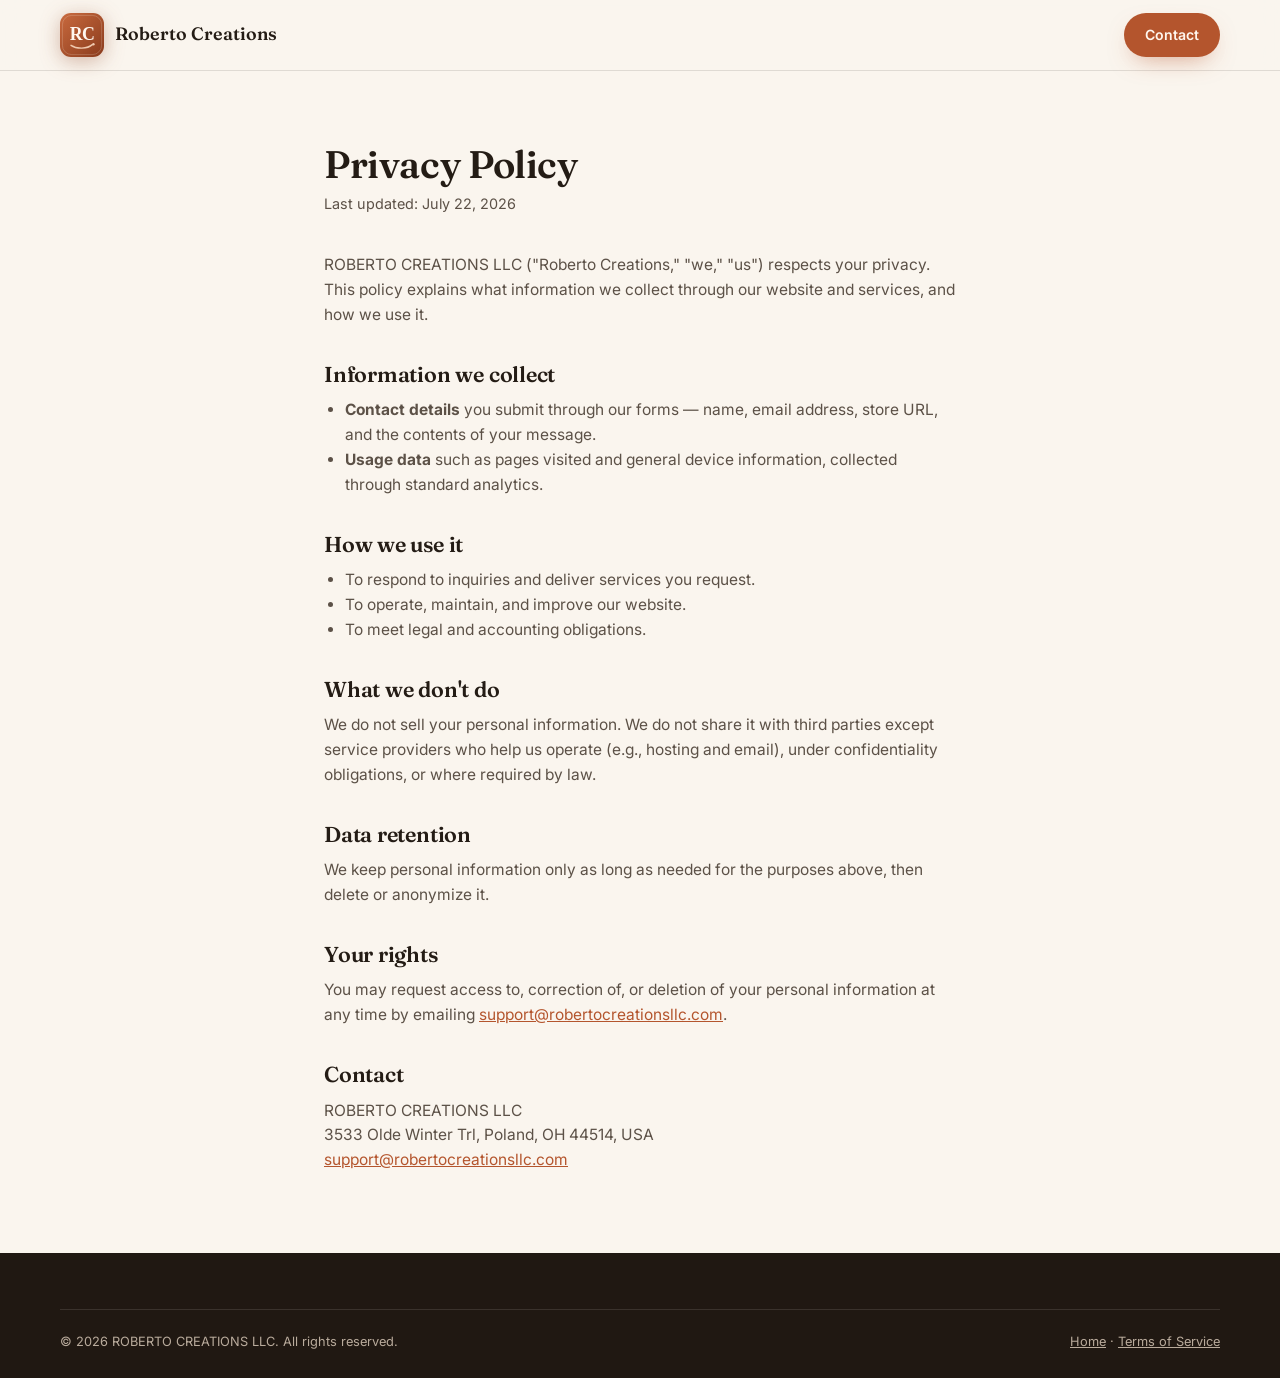
==== privacy.html @ 3b9dabcb "Roberto Creations LLC company website Static marketing site: hero, services, AI suite, results, test" ====
<!DOCTYPE html>
<html lang="en">
<head>
  <meta charset="UTF-8" />
  <meta name="viewport" content="width=device-width, initial-scale=1.0" />
  <title>Privacy Policy — Roberto Creations</title>
  <meta name="robots" content="noindex" />
  <link rel="icon" type="image/svg+xml" href="logo.svg" />
  <link rel="preconnect" href="https://fonts.googleapis.com" />
  <link rel="preconnect" href="https://fonts.gstatic.com" crossorigin />
  <link href="https://fonts.googleapis.com/css2?family=Fraunces:opsz,wght@9..144,400;9..144,600;9..144,700&family=Inter:wght@400;500;600;700&display=swap" rel="stylesheet" />
  <link rel="stylesheet" href="styles.css" />
  <style>
    .legal { max-width: 760px; margin: 0 auto; padding: 4.5rem 5% 5rem; }
    .legal h1 { font-size: 2.4rem; margin-bottom: 0.4rem; }
    .legal .updated { color: var(--ink-soft); font-size: 0.9rem; margin-bottom: 2.4rem; }
    .legal h2 { font-size: 1.35rem; margin: 2.2rem 0 0.7rem; }
    .legal p, .legal li { color: var(--ink-soft); font-size: 0.97rem; }
    .legal ul { padding-left: 1.3rem; margin-top: 0.5rem; }
    .legal a { color: var(--terra); }
  </style>
</head>
<body>
  <header class="nav">
    <div class="container nav-inner">
      <a href="index.html" class="brand"><img class="brand-mark" src="logo.svg" alt="Roberto Creations logo" /><span class="brand-word">Roberto&nbsp;Creations</span></a>
      <div class="nav-cta"><a href="index.html#contact" class="btn btn-primary btn-sm">Contact</a></div>
    </div>
  </header>
  <main class="legal">
    <h1>Privacy Policy</h1>
    <p class="updated">Last updated: July 22, 2026</p>
    <p>ROBERTO CREATIONS LLC ("Roberto Creations," "we," "us") respects your privacy. This policy explains what information we collect through our website and services, and how we use it.</p>

    <h2>Information we collect</h2>
    <ul>
      <li><strong>Contact details</strong> you submit through our forms — name, email address, store URL, and the contents of your message.</li>
      <li><strong>Usage data</strong> such as pages visited and general device information, collected through standard analytics.</li>
    </ul>

    <h2>How we use it</h2>
    <ul>
      <li>To respond to inquiries and deliver services you request.</li>
      <li>To operate, maintain, and improve our website.</li>
      <li>To meet legal and accounting obligations.</li>
    </ul>

    <h2>What we don't do</h2>
    <p>We do not sell your personal information. We do not share it with third parties except service providers who help us operate (e.g., hosting and email), under confidentiality obligations, or where required by law.</p>

    <h2>Data retention</h2>
    <p>We keep personal information only as long as needed for the purposes above, then delete or anonymize it.</p>

    <h2>Your rights</h2>
    <p>You may request access to, correction of, or deletion of your personal information at any time by emailing <a href="mailto:support@robertocreationsllc.com">support@robertocreationsllc.com</a>.</p>

    <h2>Contact</h2>
    <p>ROBERTO CREATIONS LLC<br />3533 Olde Winter Trl, Poland, OH 44514, USA<br /><a href="mailto:support@robertocreationsllc.com">support@robertocreationsllc.com</a></p>
  </main>
  <footer class="footer">
    <div class="container footer-bottom">
      <span>© 2026 ROBERTO CREATIONS LLC. All rights reserved.</span>
      <span><a href="index.html" style="color:inherit">Home</a> · <a href="terms.html" style="color:inherit">Terms of Service</a></span>
    </div>
  </footer>
</body>
</html>
---- styles.css ----
/* ================= Roberto Creations — brand system =================
   Palette: warm ivory canvas, espresso ink, terracotta signature accent.
   Type: Fraunces (display serif) + Inter (UI sans).
===================================================================== */
:root {
  --ivory: #FAF5EE;
  --ivory-deep: #F1E8DC;
  --ink: #241C15;
  --ink-soft: #5C5147;
  --terra: #B4552D;
  --terra-deep: #93401F;
  --terra-soft: #E9C9B8;
  --cream: #FFF7EF;
  --line: rgba(36, 28, 21, 0.12);
  --dark: #201812;
  --dark-2: #2B2118;
  --on-dark: #F4EBE0;
  --on-dark-soft: #B9AB9C;
  --radius: 18px;
  --shadow: 0 18px 50px -18px rgba(36, 28, 21, 0.25);
  --font-display: "Fraunces", Georgia, serif;
  --font-body: "Inter", -apple-system, sans-serif;
}

* { margin: 0; padding: 0; box-sizing: border-box; }
html { scroll-behavior: smooth; }
body {
  font-family: var(--font-body);
  background: var(--ivory);
  color: var(--ink);
  line-height: 1.6;
  -webkit-font-smoothing: antialiased;
}
img { max-width: 100%; }
.container { width: min(1160px, 92%); margin: 0 auto; }

h1, h2, h3 { font-family: var(--font-display); font-weight: 600; line-height: 1.12; letter-spacing: -0.01em; }
h1 { font-size: clamp(2.6rem, 6vw, 4.4rem); }
h2 { font-size: clamp(1.9rem, 4vw, 3rem); }
h1 em, h2 em { font-style: italic; color: var(--terra); }
.section-dark h2 em { color: #E08B5F; }

.eyebrow {
  display: inline-block;
  font-size: 0.78rem; font-weight: 700; letter-spacing: 0.14em; text-transform: uppercase;
  color: var(--terra); margin-bottom: 1rem;
}
.eyebrow-light { color: #E08B5F; }

/* ---------- buttons ---------- */
.btn {
  display: inline-block; text-decoration: none; cursor: pointer;
  font-family: var(--font-body); font-weight: 600; font-size: 0.95rem;
  padding: 0.85rem 1.7rem; border-radius: 999px; border: 1.5px solid transparent;
  transition: transform 0.18s ease, box-shadow 0.18s ease, background 0.18s ease;
}
.btn-primary { background: var(--terra); color: var(--cream); box-shadow: 0 10px 24px -10px rgba(180, 85, 45, 0.55); }
.btn-primary:hover { background: var(--terra-deep); transform: translateY(-2px); }
.btn-ghost { border-color: var(--line); color: var(--ink); background: transparent; }
.btn-ghost:hover { border-color: var(--ink); transform: translateY(-2px); }
.btn-sm { padding: 0.6rem 1.25rem; font-size: 0.88rem; }
.btn-block { width: 100%; border: none; }

/* ---------- nav ---------- */
.nav {
  position: sticky; top: 0; z-index: 50;
  background: rgba(250, 245, 238, 0.85); backdrop-filter: blur(14px);
  border-bottom: 1px solid var(--line);
}
.nav-inner { display: flex; align-items: center; justify-content: space-between; padding: 0.8rem 0; gap: 1rem; }
.brand { display: flex; align-items: center; gap: 0.7rem; text-decoration: none; color: inherit; }
.brand-mark {
  display: block; width: 44px; height: 44px; flex-shrink: 0;
  filter: drop-shadow(0 4px 10px rgba(138, 59, 29, 0.35));
  transition: transform 0.2s ease;
}
.brand:hover .brand-mark { transform: rotate(-3deg) scale(1.04); }
.brand-word { font-family: var(--font-display); font-weight: 600; font-size: 1.12rem; line-height: 1.15; display: flex; flex-direction: column; }
.brand-sub { font-family: var(--font-body); font-weight: 500; font-size: 0.66rem; letter-spacing: 0.08em; text-transform: uppercase; color: var(--ink-soft); }
.nav-links { display: flex; gap: 1.6rem; }
.nav-links a { text-decoration: none; color: var(--ink-soft); font-weight: 500; font-size: 0.92rem; transition: color 0.15s; }
.nav-links a:hover { color: var(--terra); }
.nav-cta { display: flex; align-items: center; gap: 0.8rem; }
.nav-burger { display: none; flex-direction: column; gap: 5px; background: none; border: none; cursor: pointer; padding: 6px; }
.nav-burger span { width: 22px; height: 2px; background: var(--ink); border-radius: 2px; }

/* ---------- hero ---------- */
.hero { padding: 5.5rem 0 3.5rem; position: relative; overflow: hidden; }
.hero::before {
  content: ""; position: absolute; top: -30%; right: -12%; width: 620px; height: 620px;
  background: radial-gradient(circle, rgba(180,85,45,0.14), transparent 65%);
  border-radius: 50%; pointer-events: none;
}
.hero-grid { display: grid; grid-template-columns: 1.15fr 0.85fr; gap: 3.5rem; align-items: center; }
.lede { font-size: 1.15rem; color: var(--ink-soft); margin: 1.4rem 0 2rem; max-width: 34rem; }
.hero-actions { display: flex; gap: 1rem; flex-wrap: wrap; }
.hero-facts { list-style: none; display: flex; gap: 2.4rem; margin-top: 2.6rem; flex-wrap: wrap; }
.hero-facts li { display: flex; flex-direction: column; }
.hero-facts strong { font-family: var(--font-display); font-size: 1.5rem; color: var(--terra); }
.hero-facts span { font-size: 0.82rem; color: var(--ink-soft); }

.hero-card {
  background: var(--cream); border: 1px solid var(--line); border-radius: var(--radius);
  box-shadow: var(--shadow); padding: 1.6rem; position: relative;
}
.dash-head { font-size: 0.78rem; font-weight: 600; letter-spacing: 0.06em; text-transform: uppercase; color: var(--ink-soft); display: flex; align-items: center; gap: 0.5rem; margin-bottom: 1.2rem; }
.dash-dot { width: 8px; height: 8px; border-radius: 50%; background: #3FA36C; box-shadow: 0 0 0 4px rgba(63,163,108,0.18); }
.dash-label { display: block; font-size: 0.75rem; text-transform: uppercase; letter-spacing: 0.08em; color: var(--ink-soft); }
.dash-value { font-family: var(--font-display); font-size: 2.6rem; font-weight: 700; line-height: 1.1; }
.dash-delta { display: inline-block; margin-top: 0.2rem; font-size: 0.8rem; font-weight: 600; color: #2E7D51; }
.dash-bars { display: flex; align-items: flex-end; gap: 7px; height: 92px; margin: 1.4rem 0; }
.dash-bars i {
  flex: 1; height: var(--h); border-radius: 5px 5px 2px 2px;
  background: linear-gradient(180deg, var(--terra) 0%, var(--terra-soft) 130%);
  animation: barGrow 0.9s cubic-bezier(0.2, 0.7, 0.3, 1) both;
}
.dash-bars i:nth-child(odd) { opacity: 0.75; }
@keyframes barGrow { from { height: 0; } to { height: var(--h); } }
.dash-row { display: flex; justify-content: space-between; border-top: 1px solid var(--line); padding-top: 1rem; }
.dash-row strong { font-family: var(--font-display); font-size: 1.25rem; }

.stack-strip { margin-top: 4rem; display: flex; align-items: center; gap: 1.4rem; flex-wrap: wrap; }
.stack-label { font-size: 0.78rem; font-weight: 600; letter-spacing: 0.1em; text-transform: uppercase; color: var(--ink-soft); white-space: nowrap; }
.stack-strip ul { list-style: none; display: flex; flex-wrap: wrap; gap: 0.6rem; }
.stack-strip li {
  font-size: 0.85rem; font-weight: 600; color: var(--ink-soft);
  border: 1px solid var(--line); border-radius: 999px; padding: 0.4rem 0.95rem; background: var(--cream);
}

/* ---------- sections ---------- */
.section { padding: 5.5rem 0; }
.section-head { max-width: 44rem; margin-bottom: 3.2rem; }
.section-sub { color: var(--ink-soft); font-size: 1.05rem; margin-top: 1rem; }
.section-tint { background: var(--ivory-deep); }
.section-dark { background: var(--dark); color: var(--on-dark); }
.section-dark .section-sub { color: var(--on-dark-soft); }

/* ---------- services ---------- */
.cards-4 { display: grid; grid-template-columns: repeat(4, 1fr); gap: 1.4rem; }
.card {
  background: var(--cream); border: 1px solid var(--line); border-radius: var(--radius);
  padding: 1.8rem 1.6rem; transition: transform 0.2s ease, box-shadow 0.2s ease;
}
.card:hover { transform: translateY(-6px); box-shadow: var(--shadow); }
.card-num { font-family: var(--font-display); font-size: 0.95rem; font-weight: 700; color: var(--terra); }
.card h3 { font-size: 1.28rem; margin: 0.7rem 0 0.7rem; }
.card p { font-size: 0.92rem; color: var(--ink-soft); }
.card-list { list-style: none; margin-top: 1.1rem; border-top: 1px solid var(--line); padding-top: 1rem; }
.card-list li { font-size: 0.85rem; font-weight: 500; padding: 0.22rem 0 0.22rem 1.2rem; position: relative; }
.card-list li::before { content: "—"; position: absolute; left: 0; color: var(--terra); }

/* ---------- AI ---------- */
.ai-grid { display: grid; grid-template-columns: repeat(4, 1fr); gap: 1.4rem; }
.ai-card {
  background: var(--dark-2); border: 1px solid rgba(244, 235, 224, 0.1); border-radius: var(--radius);
  padding: 1.8rem 1.6rem; transition: transform 0.2s ease, border-color 0.2s ease;
}
.ai-card:hover { transform: translateY(-6px); border-color: rgba(224, 139, 95, 0.5); }
.ai-icon { font-size: 1.6rem; color: #E08B5F; }
.ai-card h3 { font-size: 1.2rem; margin: 0.8rem 0 0.6rem; }
.ai-card p { font-size: 0.9rem; color: var(--on-dark-soft); }

/* ---------- results ---------- */
.results-band {
  display: grid; grid-template-columns: repeat(4, 1fr); gap: 1rem;
  background: var(--dark); color: var(--on-dark); border-radius: var(--radius);
  padding: 2.2rem 2rem; margin-bottom: 2.8rem;
}
.results-band div { display: flex; flex-direction: column; align-items: center; text-align: center; }
.results-band strong { font-family: var(--font-display); font-size: clamp(1.8rem, 3.4vw, 2.6rem); font-weight: 700; color: #E08B5F; }
.results-band span { font-size: 0.82rem; color: var(--on-dark-soft); margin-top: 0.2rem; }

.cases { display: grid; grid-template-columns: repeat(3, 1fr); gap: 1.4rem; }
.case {
  background: var(--cream); border: 1px solid var(--line); border-radius: var(--radius);
  padding: 1.7rem 1.6rem; transition: transform 0.2s ease, box-shadow 0.2s ease;
}
.case:hover { transform: translateY(-6px); box-shadow: var(--shadow); }
.case header { display: flex; justify-content: space-between; align-items: center; margin-bottom: 1.2rem; }
.case-tag {
  font-size: 0.72rem; font-weight: 700; letter-spacing: 0.07em; text-transform: uppercase;
  color: var(--terra); background: rgba(180, 85, 45, 0.1); border-radius: 999px; padding: 0.3rem 0.75rem;
}
.case-time { font-size: 0.78rem; color: var(--ink-soft); }
.case-big { display: block; font-family: var(--font-display); font-size: 2.3rem; font-weight: 700; line-height: 1; }
.case-big-label { font-size: 0.8rem; color: var(--ink-soft); }
.case ul { list-style: none; margin-top: 1.2rem; border-top: 1px solid var(--line); padding-top: 1rem; }
.case ul li { font-size: 0.88rem; font-weight: 500; padding: 0.24rem 0 0.24rem 1.25rem; position: relative; }
.case ul li::before { content: "▸"; position: absolute; left: 0; color: var(--terra); font-size: 0.8rem; }

/* ---------- process ---------- */
.steps { list-style: none; display: grid; grid-template-columns: repeat(4, 1fr); gap: 1.4rem; counter-reset: step; }
.steps li {
  background: var(--cream); border: 1px solid var(--line); border-radius: var(--radius);
  padding: 1.8rem 1.6rem; position: relative; counter-increment: step;
}
.steps li::before {
  content: counter(step, decimal-leading-zero);
  position: absolute; top: 1.4rem; right: 1.5rem;
  font-family: var(--font-display); font-size: 1.9rem; font-weight: 700; color: var(--terra-soft);
}
.step-when { font-size: 0.72rem; font-weight: 700; letter-spacing: 0.1em; text-transform: uppercase; color: var(--terra); }
.steps h3 { font-size: 1.3rem; margin: 0.6rem 0 0.6rem; }
.steps p { font-size: 0.9rem; color: var(--ink-soft); }

/* ---------- testimonials ---------- */
.quotes { display: grid; grid-template-columns: repeat(3, 1fr); gap: 1.4rem; }
.quote-card {
  background: var(--cream); border: 1px solid var(--line); border-radius: var(--radius);
  padding: 1.8rem 1.6rem; display: flex; flex-direction: column; justify-content: space-between; gap: 1.4rem;
  transition: transform 0.2s ease, box-shadow 0.2s ease;
}
.quote-card:hover { transform: translateY(-6px); box-shadow: var(--shadow); }
.quote-card blockquote { font-family: var(--font-display); font-style: italic; font-size: 1.08rem; line-height: 1.5; color: var(--ink); }
.quote-card figcaption { display: flex; align-items: center; gap: 0.8rem; font-size: 0.85rem; color: var(--ink-soft); }
.quote-card figcaption strong { color: var(--ink); }
.quote-avatar {
  display: grid; place-items: center; width: 40px; height: 40px; border-radius: 50%; flex-shrink: 0;
  background: var(--terra-soft); color: var(--terra-deep);
  font-family: var(--font-display); font-weight: 700; font-size: 0.85rem;
}

/* ---------- FAQ ---------- */
.faq-wrap { display: grid; grid-template-columns: 0.8fr 1.2fr; gap: 3rem; align-items: start; }
.faq-wrap .section-head { margin-bottom: 0; }
.faq-list { display: grid; gap: 0.8rem; }
.faq-list details {
  background: var(--cream); border: 1px solid var(--line); border-radius: 14px;
  padding: 0 1.4rem; overflow: hidden; transition: border-color 0.2s ease;
}
.faq-list details[open] { border-color: var(--terra); }
.faq-list summary {
  cursor: pointer; list-style: none; font-weight: 600; font-size: 1rem;
  padding: 1.1rem 0; position: relative; padding-right: 2rem;
}
.faq-list summary::-webkit-details-marker { display: none; }
.faq-list summary::after {
  content: "+"; position: absolute; right: 0.2rem; top: 50%; transform: translateY(-50%);
  font-family: var(--font-display); font-size: 1.4rem; color: var(--terra); transition: transform 0.2s ease;
}
.faq-list details[open] summary::after { transform: translateY(-50%) rotate(45deg); }
.faq-list details p { color: var(--ink-soft); font-size: 0.95rem; padding: 0 0 1.2rem; }

/* ---------- trust ---------- */
.trust-grid { display: grid; grid-template-columns: 1fr 1.1fr; gap: 3.5rem; align-items: center; }
.trust-list { list-style: none; display: grid; gap: 1rem; }
.trust-list li {
  background: var(--cream); border: 1px solid var(--line); border-left: 4px solid var(--terra);
  border-radius: 12px; padding: 1.1rem 1.4rem; font-size: 0.95rem; color: var(--ink-soft);
}
.trust-list strong { color: var(--ink); }

/* ---------- about ---------- */
.about-grid { display: grid; grid-template-columns: 1.15fr 0.85fr; gap: 3.5rem; align-items: start; }
.about-body { color: var(--on-dark-soft); margin-top: 1.2rem; max-width: 36rem; }
.founder-quote { margin-top: 2.2rem; border-left: 3px solid var(--terra); padding-left: 1.4rem; }
.founder-quote blockquote { font-family: var(--font-display); font-style: italic; font-size: 1.25rem; line-height: 1.45; }
.founder-quote figcaption { display: flex; align-items: center; gap: 0.9rem; margin-top: 1.2rem; font-size: 0.9rem; color: var(--on-dark-soft); }
.founder-quote figcaption strong { color: var(--on-dark); }
.founder-avatar {
  display: grid; place-items: center; width: 46px; height: 46px; border-radius: 50%;
  background: var(--terra); color: var(--cream); font-family: var(--font-display); font-weight: 700;
}
.company-card {
  background: var(--dark-2); border: 1px solid rgba(244, 235, 224, 0.12); border-radius: var(--radius);
  padding: 2rem 1.8rem; position: sticky; top: 6rem;
}
.company-card h3 { font-size: 1.25rem; margin-bottom: 1.4rem; color: var(--on-dark); }
.company-card dl { display: grid; gap: 0.9rem; }
.company-card dt { font-size: 0.72rem; font-weight: 700; letter-spacing: 0.1em; text-transform: uppercase; color: #E08B5F; }
.company-card dd { font-size: 0.95rem; color: var(--on-dark-soft); margin-bottom: 0.3rem; }

/* ---------- contact ---------- */
.contact-grid { display: grid; grid-template-columns: 1fr 1.1fr; gap: 3.5rem; align-items: start; }
.contact-list { list-style: none; margin-top: 2rem; display: grid; gap: 1.1rem; }
.contact-list li { display: flex; flex-direction: column; font-size: 0.98rem; }
.contact-list span { font-size: 0.72rem; font-weight: 700; letter-spacing: 0.1em; text-transform: uppercase; color: var(--terra); margin-bottom: 0.15rem; }
.contact-list a { color: var(--ink); font-weight: 600; text-decoration: none; }
.contact-list a:hover { color: var(--terra); }
.contact-form {
  background: var(--cream); border: 1px solid var(--line); border-radius: var(--radius);
  box-shadow: var(--shadow); padding: 2rem 1.8rem; display: grid; gap: 1.1rem;
}
.contact-form label { display: grid; gap: 0.4rem; font-size: 0.82rem; font-weight: 600; color: var(--ink-soft); }
.contact-form input, .contact-form textarea {
  font-family: var(--font-body); font-size: 0.95rem; color: var(--ink);
  background: var(--ivory); border: 1px solid var(--line); border-radius: 10px;
  padding: 0.75rem 0.9rem; outline: none; transition: border-color 0.15s, box-shadow 0.15s;
}
.contact-form input:focus, .contact-form textarea:focus { border-color: var(--terra); box-shadow: 0 0 0 3px rgba(180, 85, 45, 0.15); }
.form-row { display: grid; grid-template-columns: 1fr 1fr; gap: 1.1rem; }
.form-note { font-size: 0.8rem; color: var(--ink-soft); text-align: center; }

/* ---------- footer ---------- */
.footer { background: var(--dark); color: var(--on-dark); padding: 3.5rem 0 0; }
.footer-grid { display: grid; grid-template-columns: 1.4fr 1fr 1fr 1fr; gap: 2.5rem; padding-bottom: 2.8rem; }
.brand-footer .brand-word { color: var(--on-dark); }
.footer-tag { margin-top: 1rem; font-size: 0.9rem; color: var(--on-dark-soft); }
.footer-col h4 { font-size: 0.78rem; font-weight: 700; letter-spacing: 0.1em; text-transform: uppercase; color: #E08B5F; margin-bottom: 1rem; }
.footer-col a { display: block; color: var(--on-dark-soft); text-decoration: none; font-size: 0.9rem; padding: 0.25rem 0; }
.footer-col a:hover { color: var(--on-dark); }
.footer-bottom {
  display: flex; justify-content: space-between; flex-wrap: wrap; gap: 0.6rem;
  border-top: 1px solid rgba(244, 235, 224, 0.12); padding: 1.4rem 0 1.6rem;
  font-size: 0.8rem; color: var(--on-dark-soft);
}

/* ---------- reveal animation ---------- */
.reveal { opacity: 0; transform: translateY(26px); transition: opacity 0.7s ease, transform 0.7s ease; }
.reveal.in { opacity: 1; transform: none; }
.delay-1 { transition-delay: 0.12s; }
.delay-2 { transition-delay: 0.24s; }
.delay-3 { transition-delay: 0.36s; }

/* ---------- responsive ---------- */
@media (max-width: 980px) {
  .cards-4, .ai-grid, .steps { grid-template-columns: repeat(2, 1fr); }
  .cases, .quotes { grid-template-columns: repeat(2, 1fr); }
  .faq-wrap { grid-template-columns: 1fr; gap: 2rem; }
  .hero-grid, .about-grid, .contact-grid, .trust-grid { grid-template-columns: 1fr; gap: 2.5rem; }
  .company-card { position: static; }
  .footer-grid { grid-template-columns: 1fr 1fr; }
  .results-band { grid-template-columns: repeat(2, 1fr); gap: 1.8rem; }
}
@media (max-width: 640px) {
  .cards-4, .ai-grid, .steps, .cases, .quotes, .form-row { grid-template-columns: 1fr; }
  .nav-links {
    display: none; position: absolute; top: 100%; left: 0; right: 0;
    background: var(--cream); border-bottom: 1px solid var(--line);
    flex-direction: column; padding: 1.2rem 4%; gap: 1rem;
  }
  .nav-links.open { display: flex; }
  .nav-burger { display: flex; }
  .brand-sub { display: none; }
  .hero { padding-top: 3.5rem; }
  .section { padding: 4rem 0; }
}
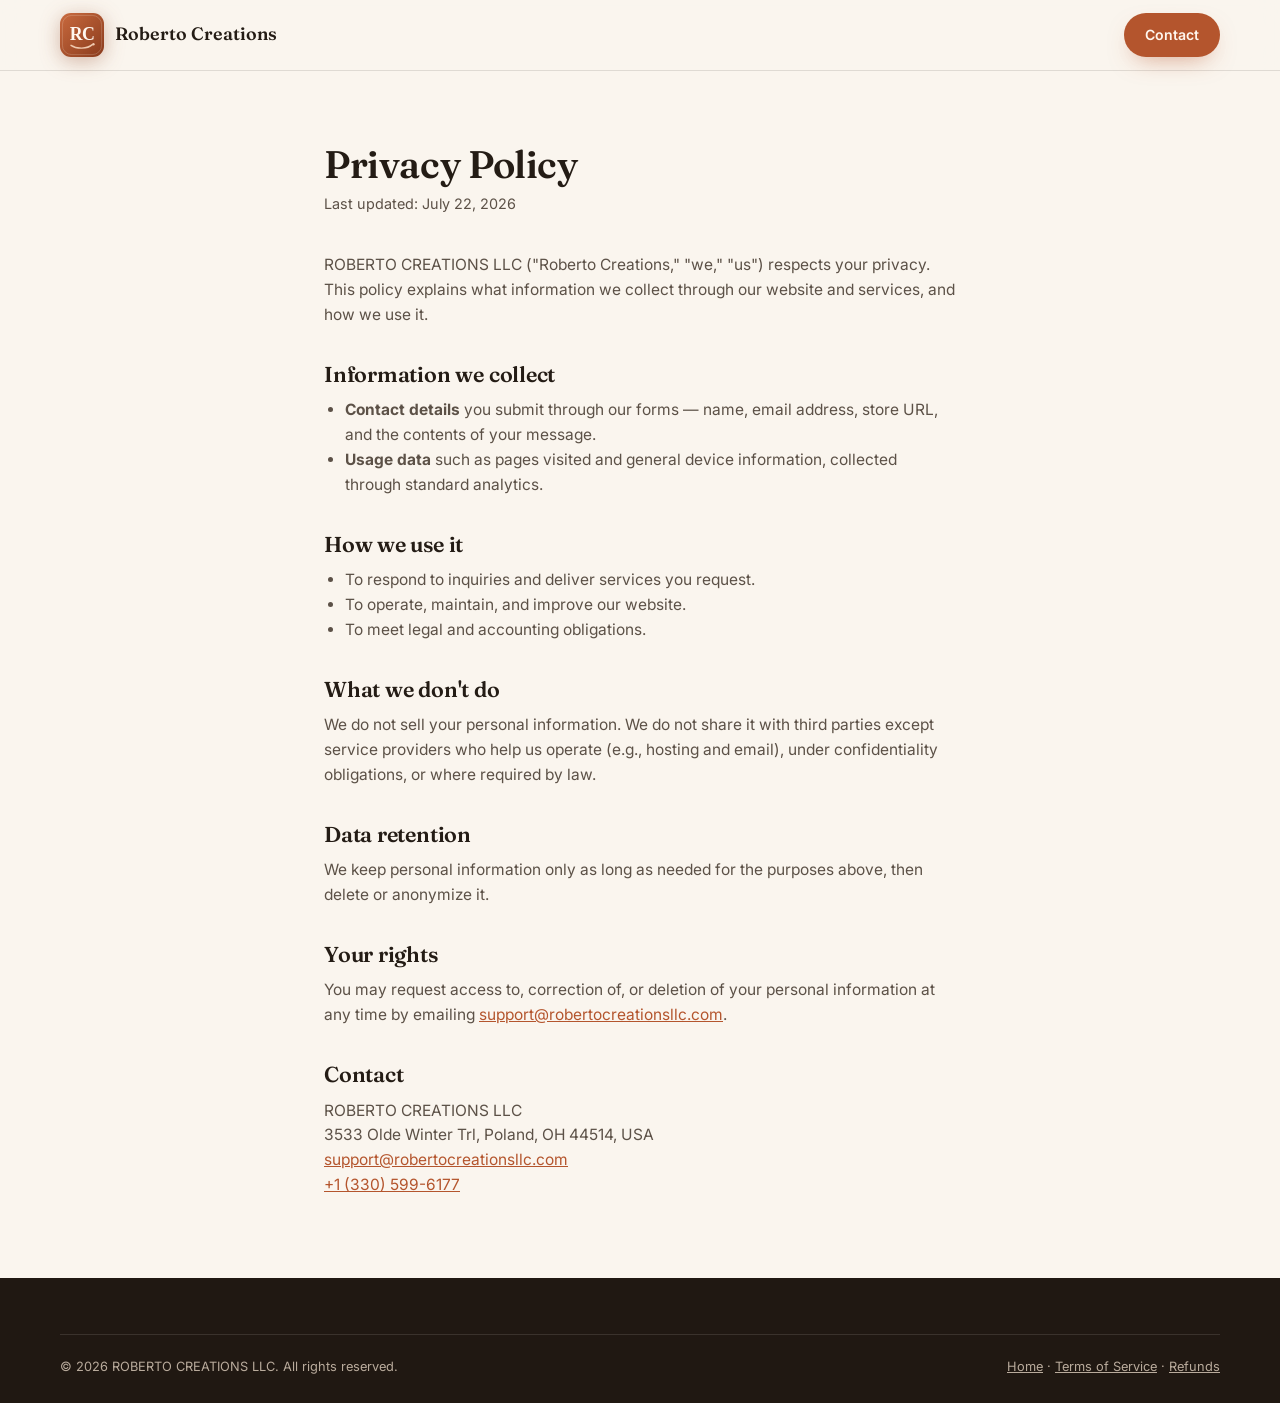
==== commit 817958b6: "Add phone number, roberto@ email, and bank-review hardening - Add +1 (330) 599-6177 to contact, comp" ====
--- a/privacy.html
+++ b/privacy.html
@@ -55,12 +55,12 @@
     <p>You may request access to, correction of, or deletion of your personal information at any time by emailing <a href="mailto:support@robertocreationsllc.com">support@robertocreationsllc.com</a>.</p>
 
     <h2>Contact</h2>
-    <p>ROBERTO CREATIONS LLC<br />3533 Olde Winter Trl, Poland, OH 44514, USA<br /><a href="mailto:support@robertocreationsllc.com">support@robertocreationsllc.com</a></p>
+    <p>ROBERTO CREATIONS LLC<br />3533 Olde Winter Trl, Poland, OH 44514, USA<br /><a href="mailto:support@robertocreationsllc.com">support@robertocreationsllc.com</a><br /><a href="tel:+13305996177">+1 (330) 599-6177</a></p>
   </main>
   <footer class="footer">
     <div class="container footer-bottom">
       <span>© 2026 ROBERTO CREATIONS LLC. All rights reserved.</span>
-      <span><a href="index.html" style="color:inherit">Home</a> · <a href="terms.html" style="color:inherit">Terms of Service</a></span>
+      <span><a href="index.html" style="color:inherit">Home</a> · <a href="terms.html" style="color:inherit">Terms of Service</a> · <a href="refunds.html" style="color:inherit">Refunds</a></span>
     </div>
   </footer>
 </body>
--- a/styles.css
+++ b/styles.css
@@ -123,9 +123,14 @@
 .stack-label { font-size: 0.78rem; font-weight: 600; letter-spacing: 0.1em; text-transform: uppercase; color: var(--ink-soft); white-space: nowrap; }
 .stack-strip ul { list-style: none; display: flex; flex-wrap: wrap; gap: 0.6rem; }
 .stack-strip li {
+  display: inline-flex; align-items: center; gap: 0.5rem;
   font-size: 0.85rem; font-weight: 600; color: var(--ink-soft);
-  border: 1px solid var(--line); border-radius: 999px; padding: 0.4rem 0.95rem; background: var(--cream);
-}
+  border: 1px solid var(--line); border-radius: 999px; padding: 0.45rem 1rem; background: var(--cream);
+  transition: color 0.15s ease, border-color 0.15s ease;
+}
+.stack-strip li:hover { color: var(--terra-deep); border-color: var(--terra-soft); }
+.stack-ic { width: 15px; height: 15px; flex-shrink: 0; opacity: 0.85; }
+.stack-ic-wide { width: 19px; }
 
 /* ---------- sections ---------- */
 .section { padding: 5.5rem 0; }
@@ -269,6 +274,8 @@
 .company-card dl { display: grid; gap: 0.9rem; }
 .company-card dt { font-size: 0.72rem; font-weight: 700; letter-spacing: 0.1em; text-transform: uppercase; color: #E08B5F; }
 .company-card dd { font-size: 0.95rem; color: var(--on-dark-soft); margin-bottom: 0.3rem; }
+.company-card dd a { color: var(--on-dark-soft); text-decoration: none; }
+.company-card dd a:hover { color: #E08B5F; }
 
 /* ---------- contact ---------- */
 .contact-grid { display: grid; grid-template-columns: 1fr 1.1fr; gap: 3.5rem; align-items: start; }
@@ -296,6 +303,10 @@
 .footer-grid { display: grid; grid-template-columns: 1.4fr 1fr 1fr 1fr; gap: 2.5rem; padding-bottom: 2.8rem; }
 .brand-footer .brand-word { color: var(--on-dark); }
 .footer-tag { margin-top: 1rem; font-size: 0.9rem; color: var(--on-dark-soft); }
+.footer-details { margin-top: 1rem; font-size: 0.82rem; line-height: 1.7; color: var(--on-dark-soft); }
+.footer-details strong { color: var(--on-dark); letter-spacing: 0.04em; }
+.footer-details a { color: var(--on-dark-soft); text-decoration: none; }
+.footer-details a:hover { color: var(--on-dark); }
 .footer-col h4 { font-size: 0.78rem; font-weight: 700; letter-spacing: 0.1em; text-transform: uppercase; color: #E08B5F; margin-bottom: 1rem; }
 .footer-col a { display: block; color: var(--on-dark-soft); text-decoration: none; font-size: 0.9rem; padding: 0.25rem 0; }
 .footer-col a:hover { color: var(--on-dark); }
